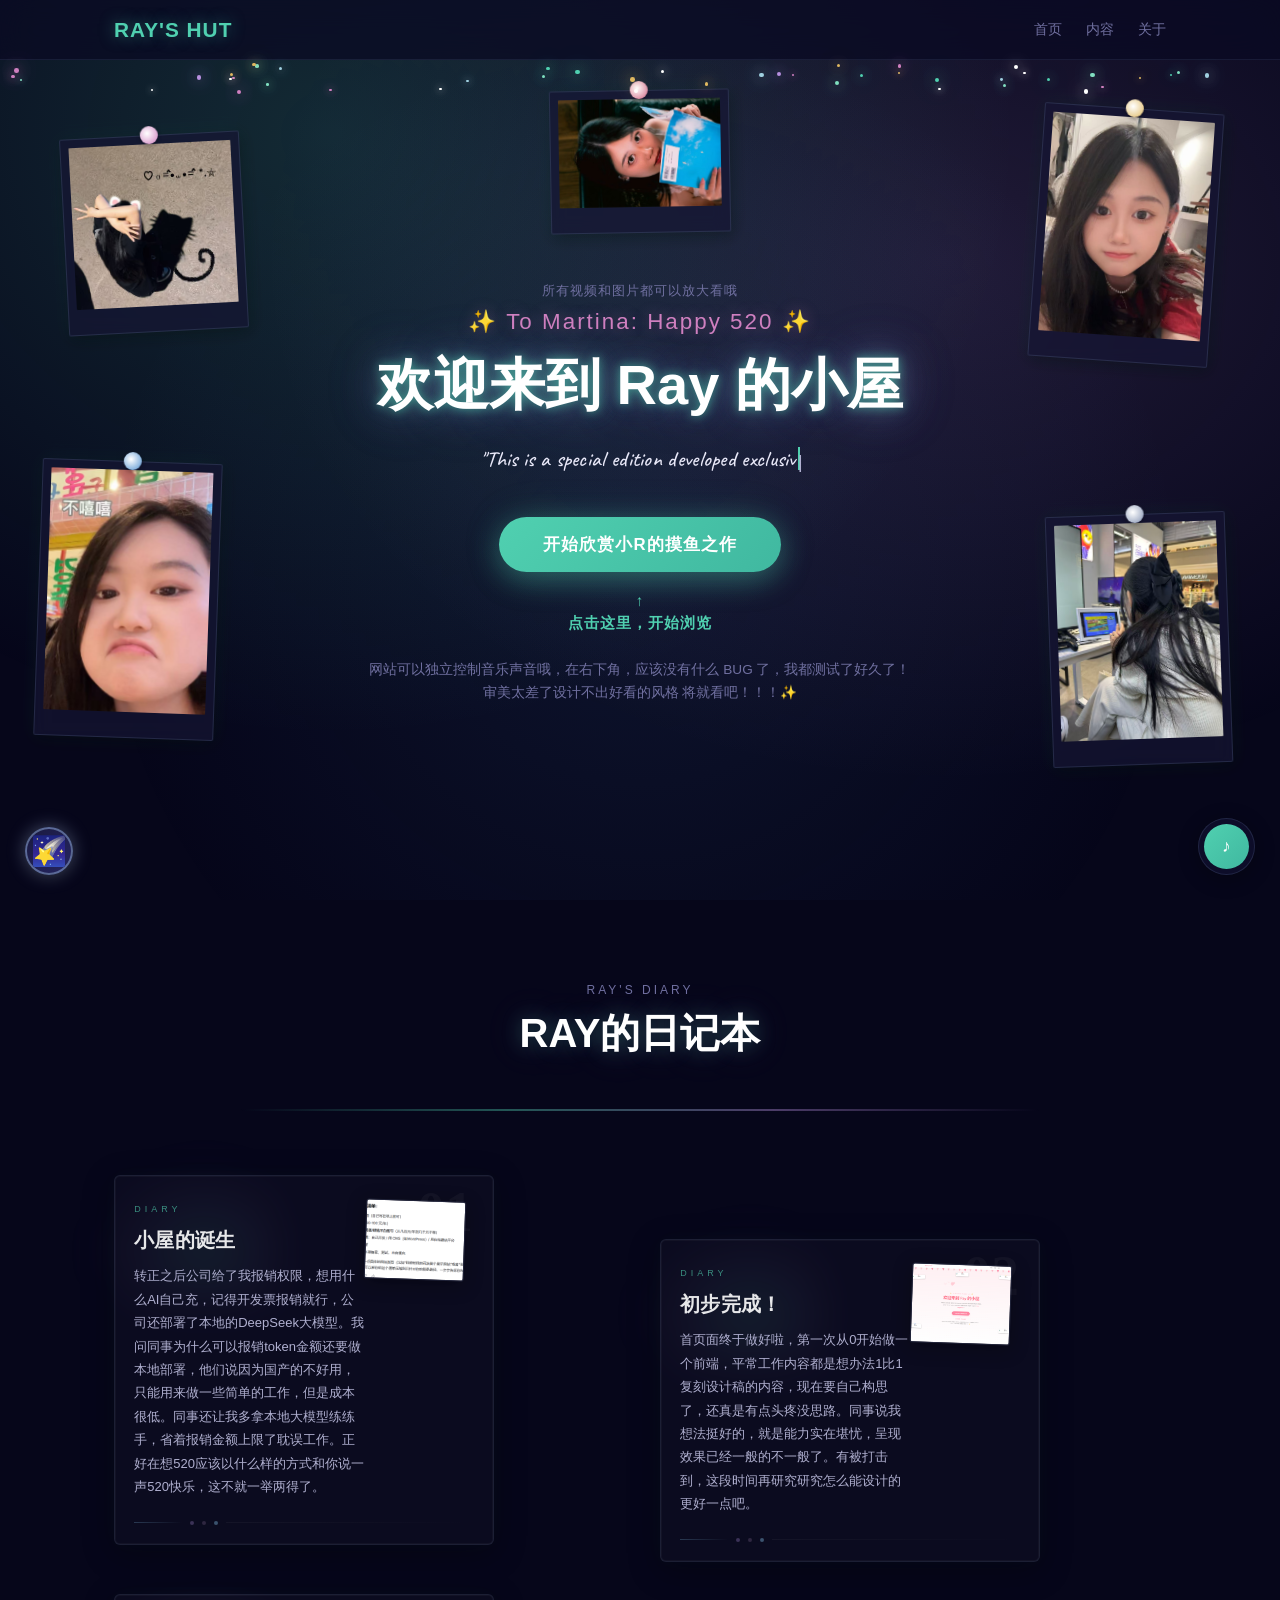
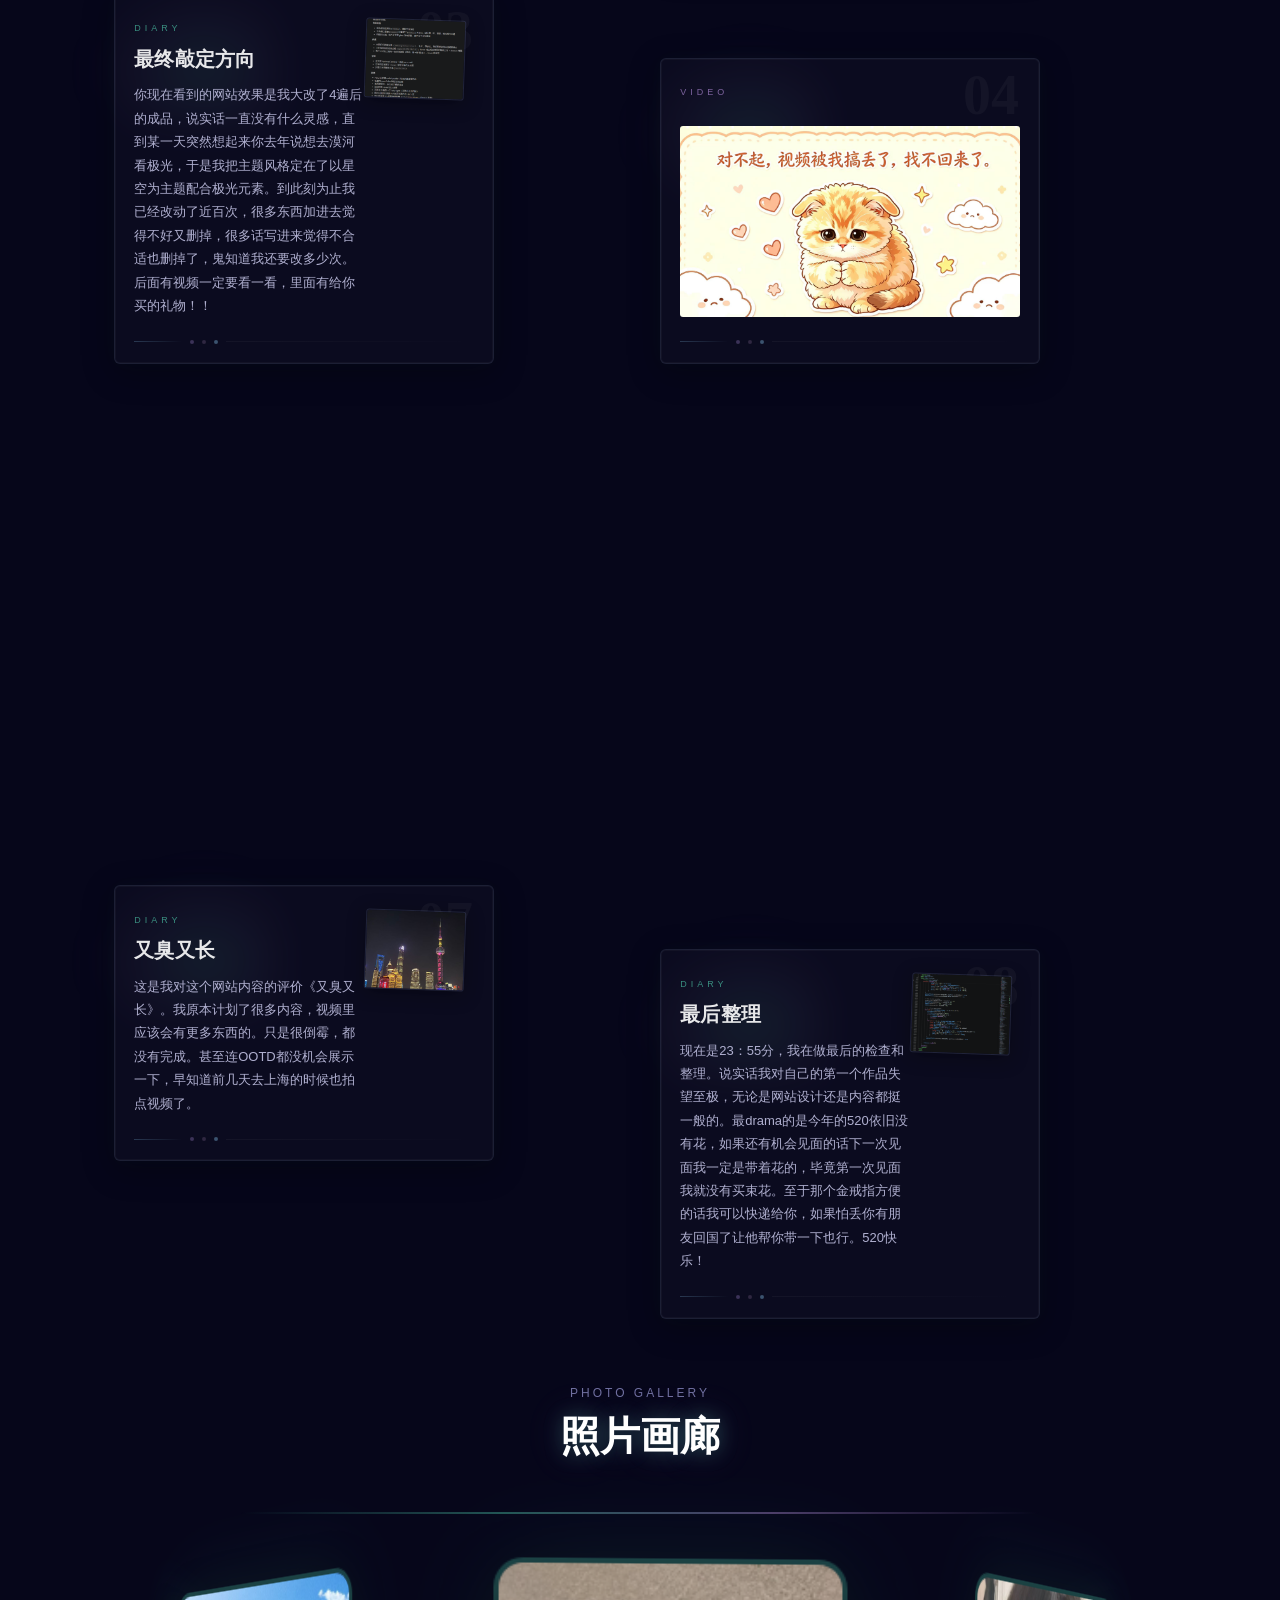
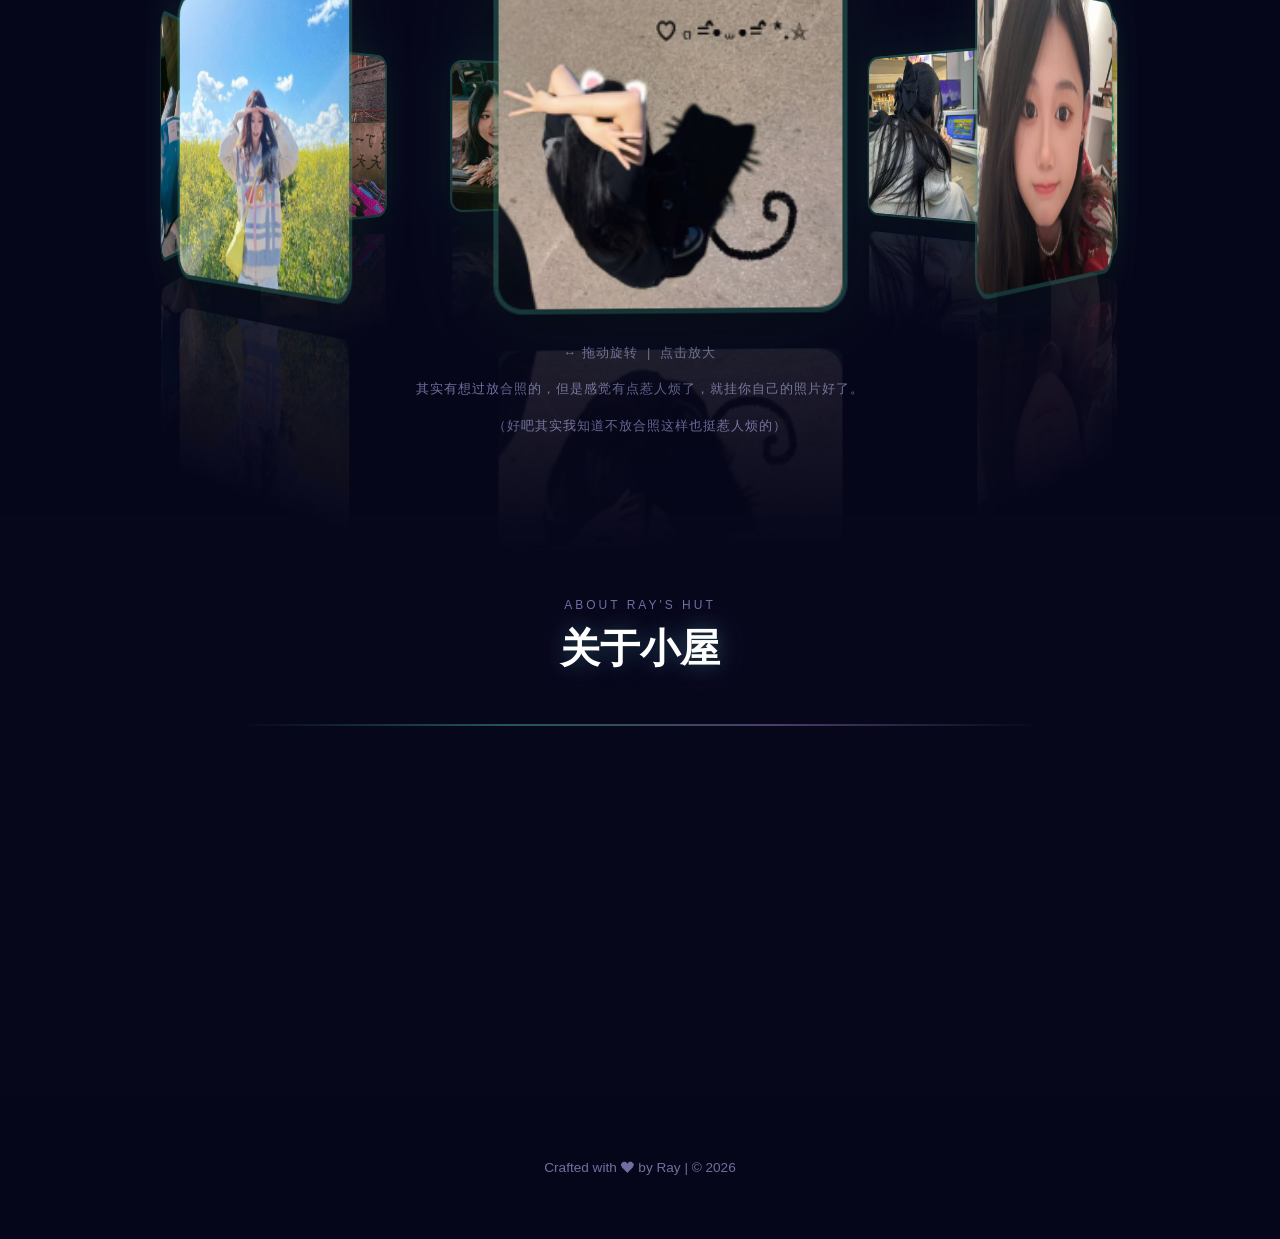
==== preview/520/index.html @ ca601b67 "feat: 新增门户预览版（/preview/）" ====
<!DOCTYPE html>
<html lang="zh-CN">
<head>
    <meta charset="UTF-8">
    <meta name="viewport" content="width=device-width, initial-scale=1.0, maximum-scale=1.0, user-scalable=no">
    <title></title>
    <link rel="icon" type="image/x-icon" href="%E5%9B%BE%E6%A0%87.ico" sizes="96x96">
    <link rel="preconnect" href="https://fonts.googleapis.com">
    <link rel="preconnect" href="https://fonts.gstatic.com" crossorigin>
    <link href="https://fonts.googleapis.com/css2?family=Caveat:wght@400;600;700&display=swap" rel="stylesheet">
    
    
<script defer src='https://static.cloudflareinsights.com/beacon.min.js' data-cf-beacon='{"token": "21ab3652700045d1a6dfdf0b37c22234"}'></script>
<style>
#enter-veil{position:fixed;inset:0;z-index:99999;background:rgba(6,5,10,0.55);backdrop-filter:blur(28px) brightness(0.75);-webkit-backdrop-filter:blur(28px) brightness(0.75);transition:opacity 1.15s ease,backdrop-filter 1.15s ease,-webkit-backdrop-filter 1.15s ease;pointer-events:none}
#enter-veil.clear{opacity:0;backdrop-filter:blur(0) brightness(1);-webkit-backdrop-filter:blur(0) brightness(1)}
</style>
</head>
<body class="locked">
<script src="main.js"></script>
<div id="enter-veil"></div>
<script>
(function(){
  var v=document.getElementById('enter-veil');
  function clear(){ v.classList.add('clear'); setTimeout(function(){ if(v&&v.parentNode) v.parentNode.removeChild(v); },1400); }
  if(document.readyState==='complete'){ setTimeout(clear,200); }
  else { window.addEventListener('load', function(){ setTimeout(clear,200); }); }
  setTimeout(clear, 2600);
})();
</script>
</body>
</html>
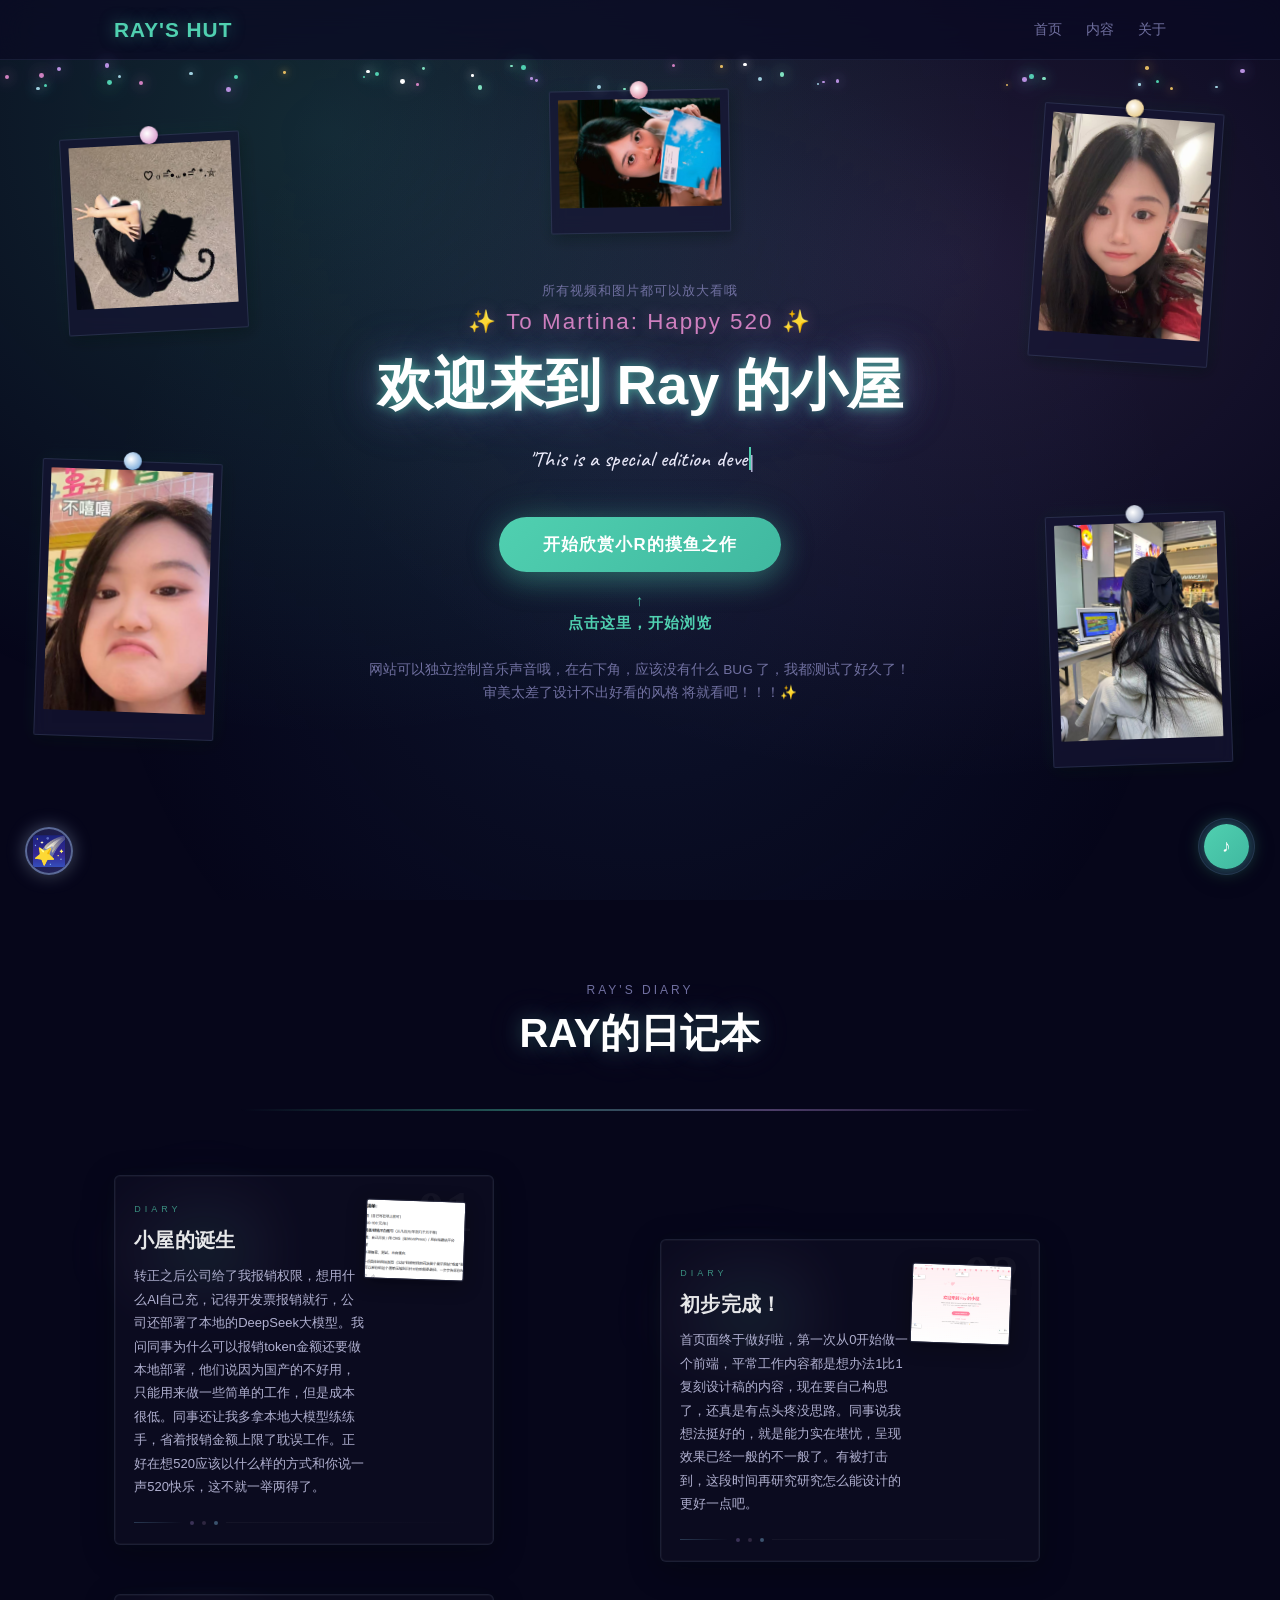
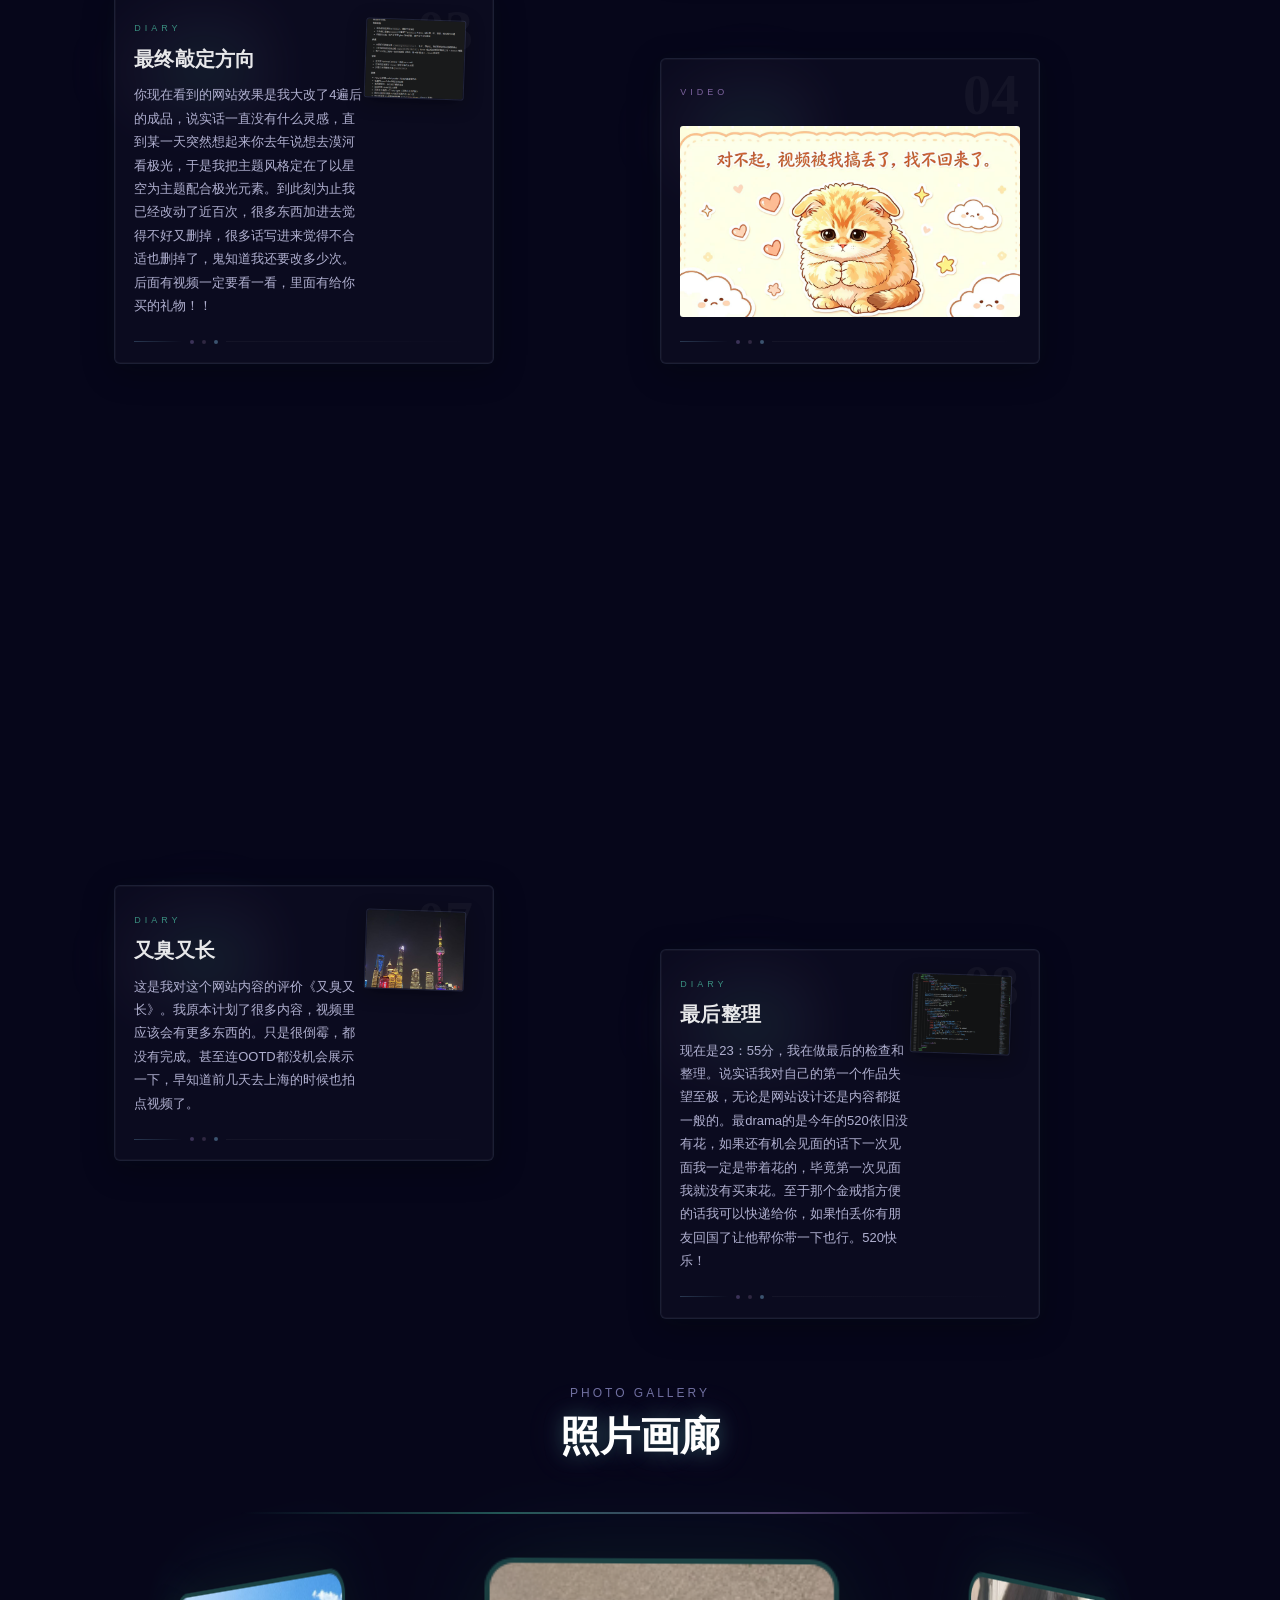
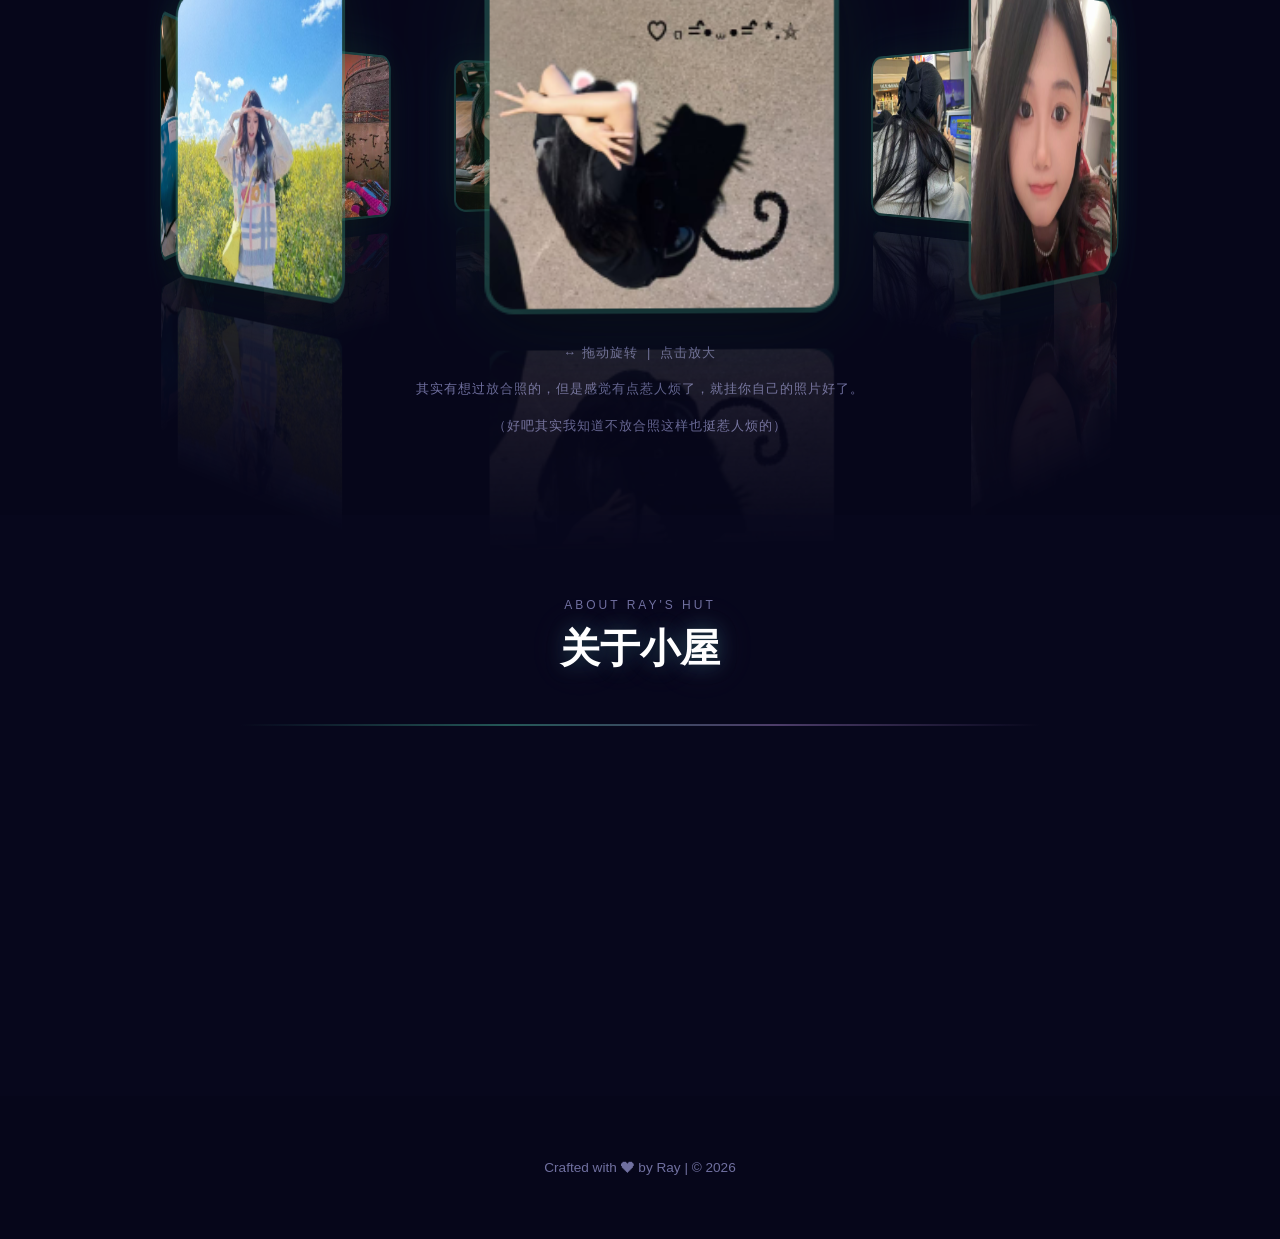
==== commit c68bc03d: "chore: 520 脚本地址加版本号，绕过 CDN 缓存" ====
--- a/preview/520/index.html
+++ b/preview/520/index.html
@@ -17,7 +17,7 @@
 </style>
 </head>
 <body class="locked">
-<script src="main.js"></script>
+<script src="main.js?v=20261117b"></script>
 <div id="enter-veil"></div>
 <script>
 (function(){
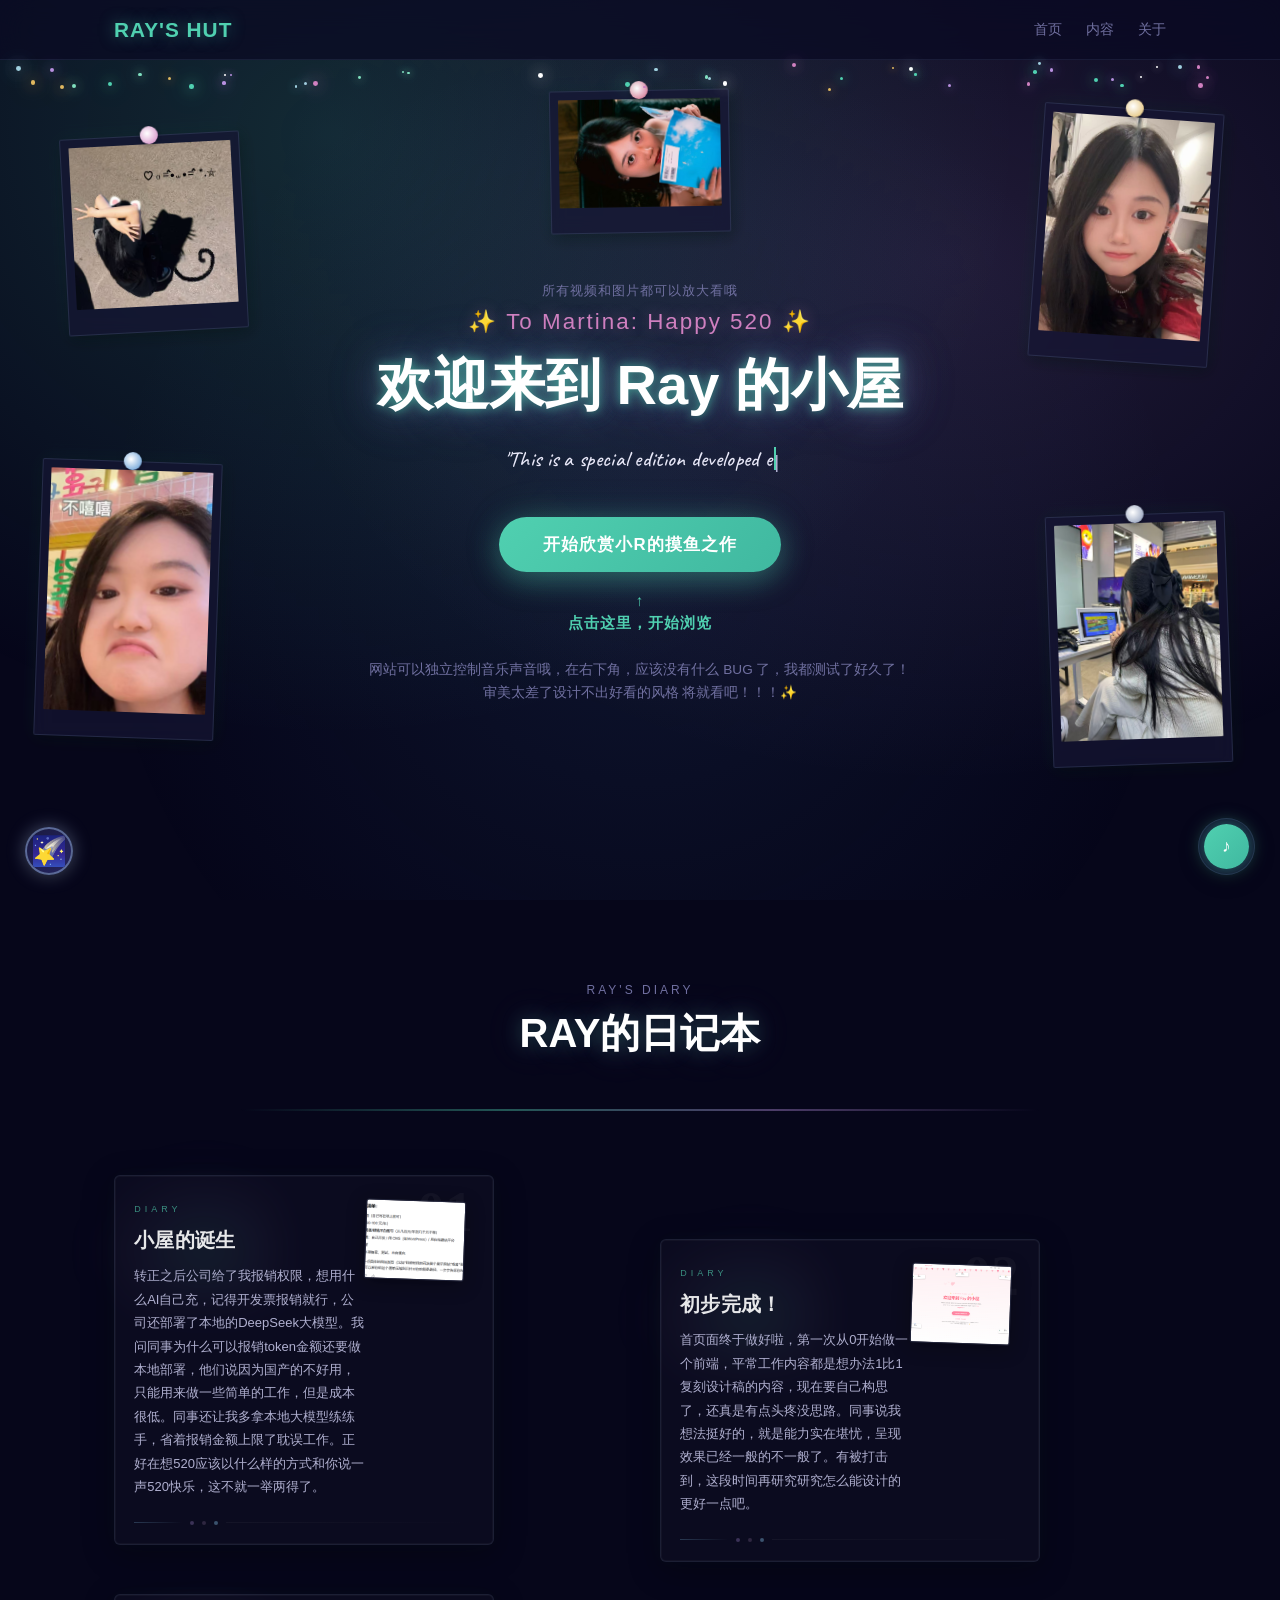
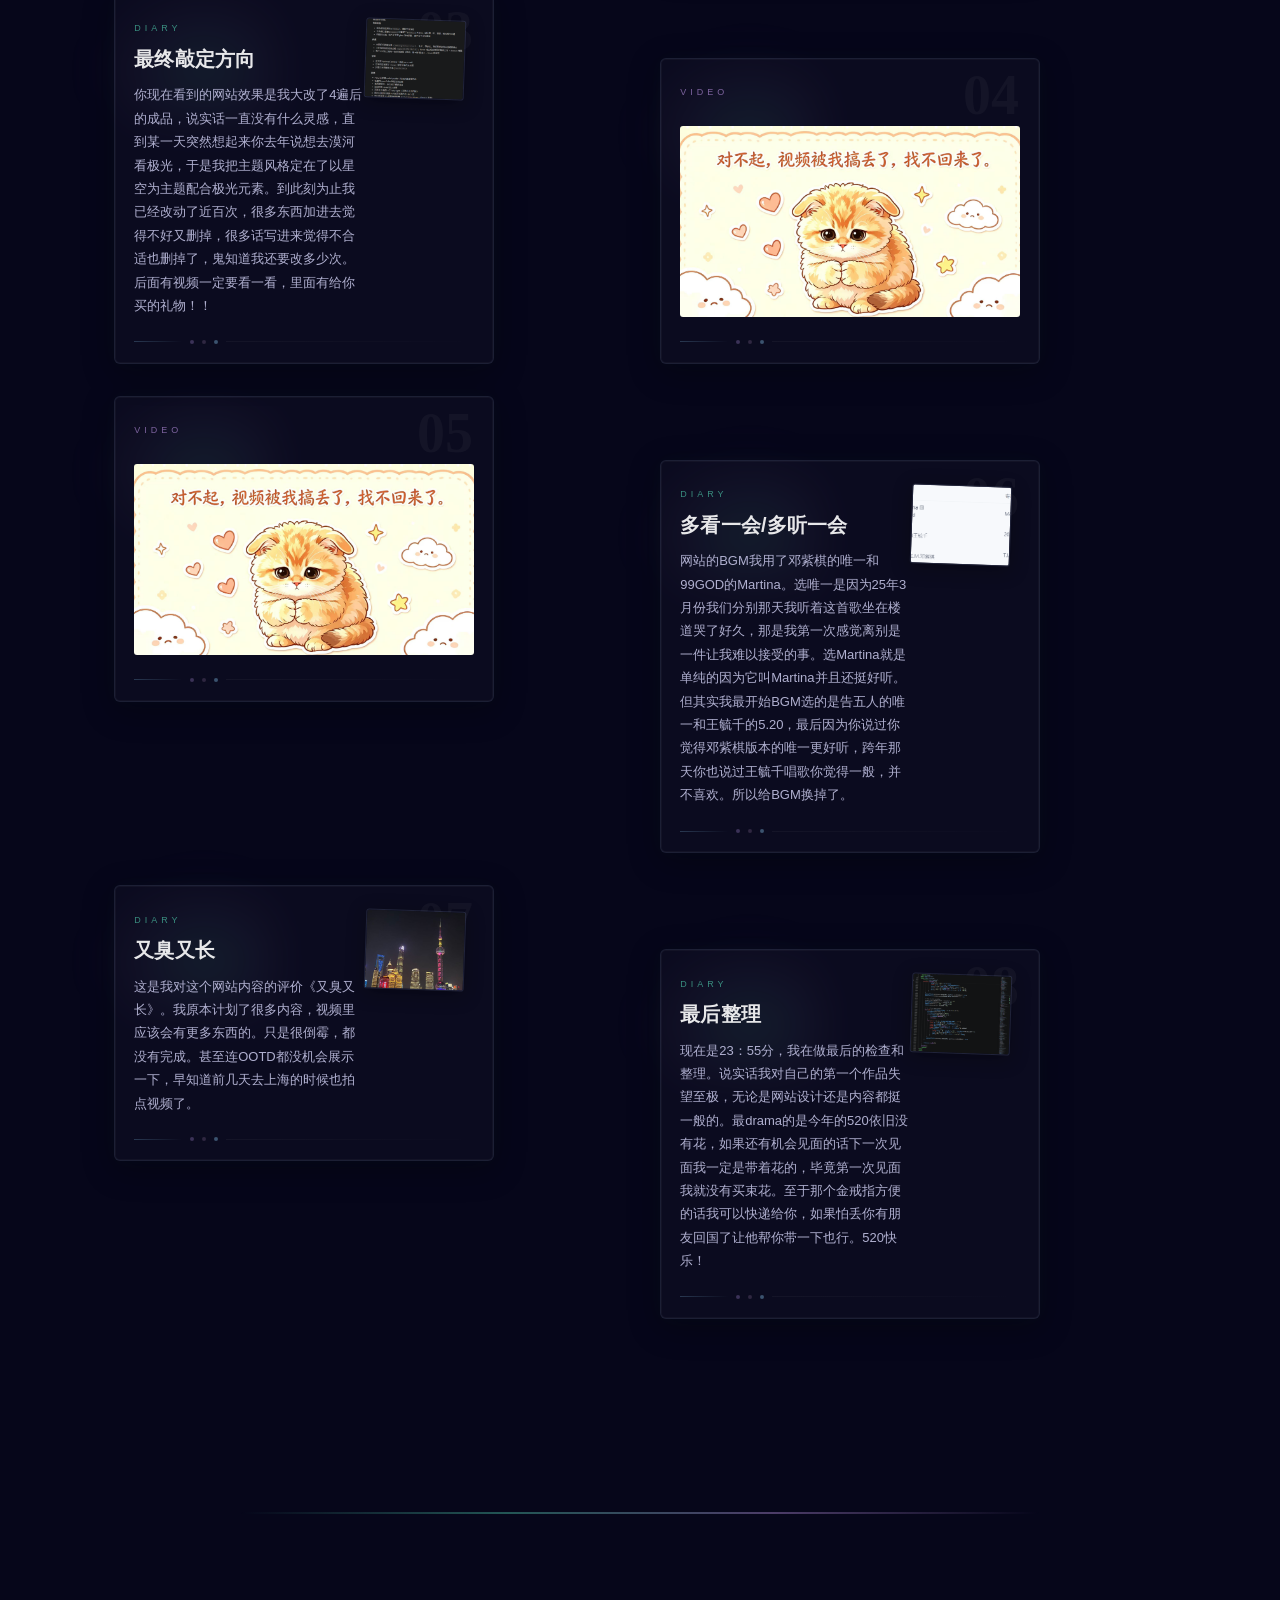
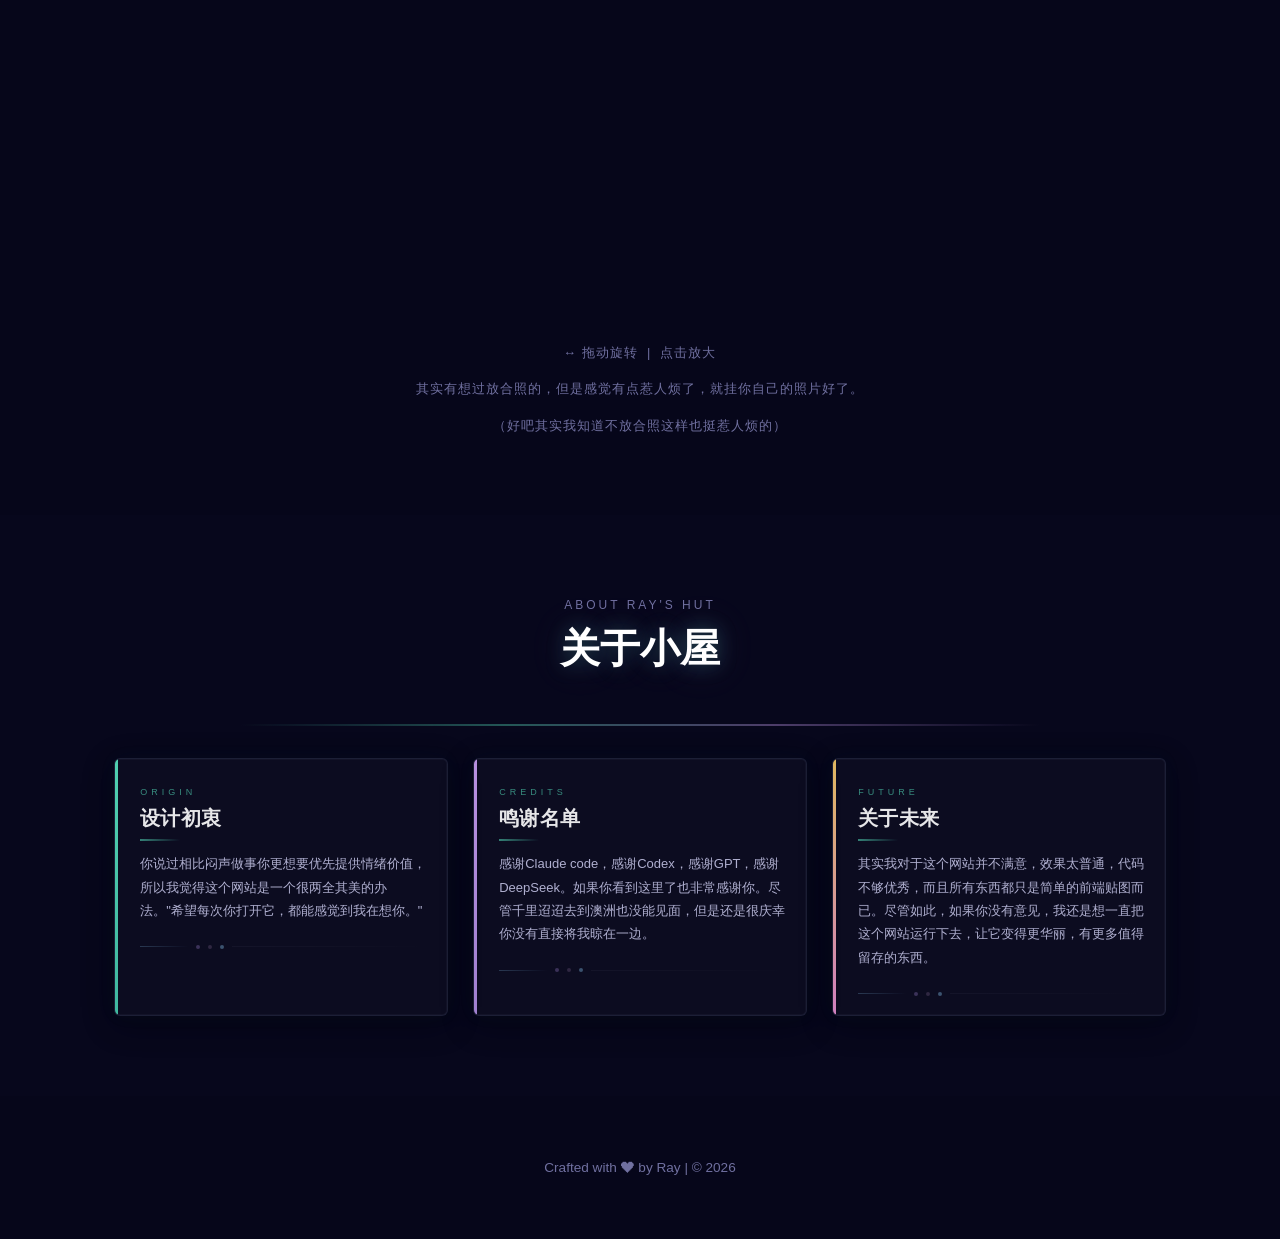
==== commit 6f0c797e: "perf: 音乐压缩至 96kbps（19.2MB → 5.8MB），地址加版本号" ====
--- a/preview/520/index.html
+++ b/preview/520/index.html
@@ -17,7 +17,7 @@
 </style>
 </head>
 <body class="locked">
-<script src="main.js?v=20261117b"></script>
+<script src="main.js?v=20261117c"></script>
 <div id="enter-veil"></div>
 <script>
 (function(){
